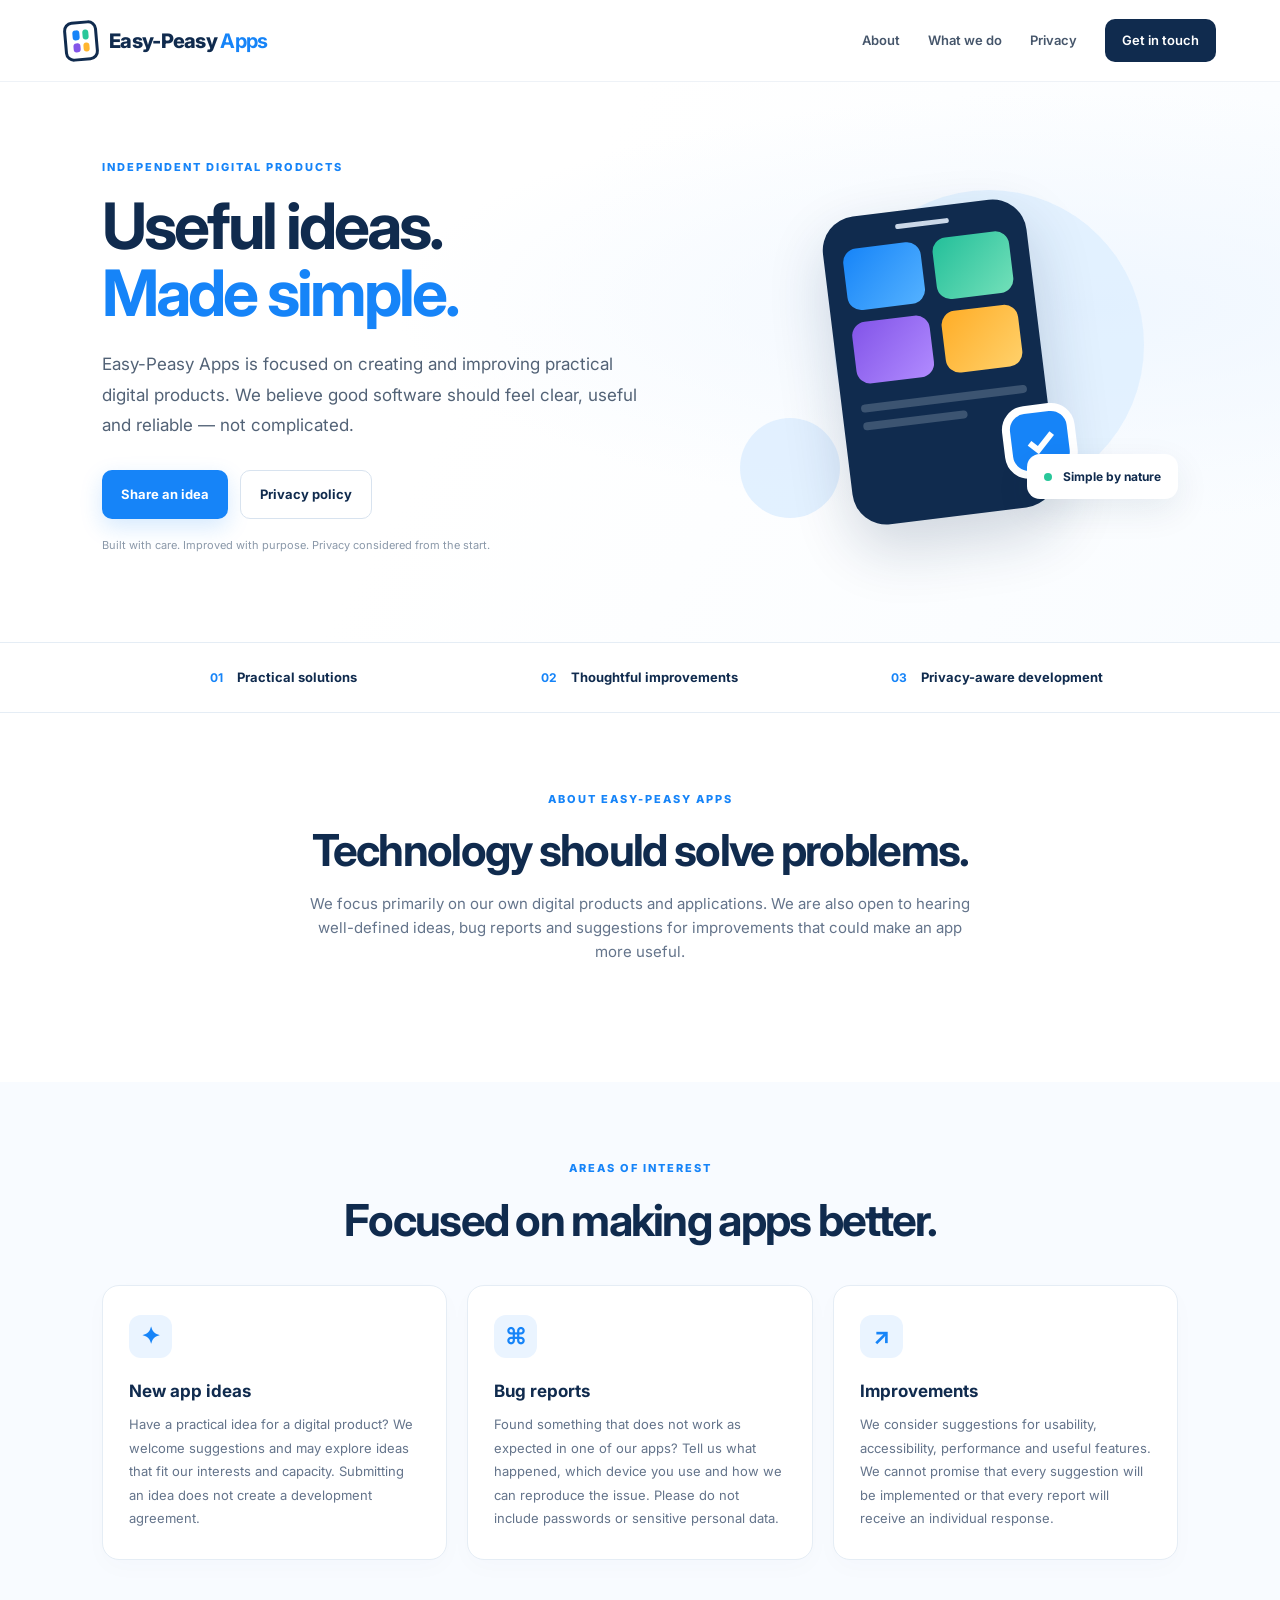
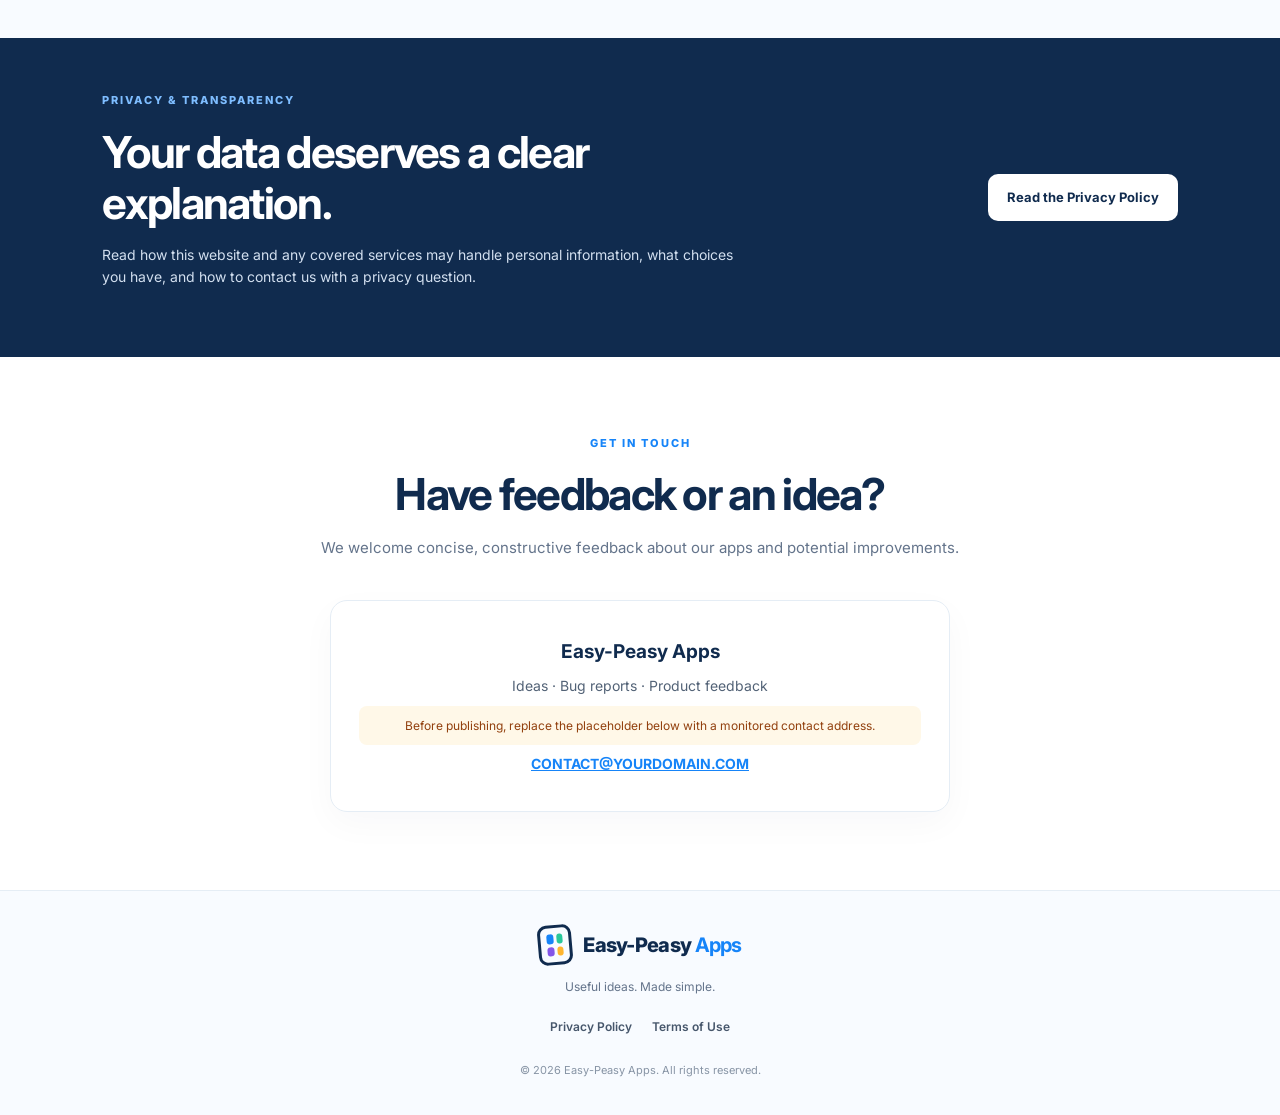
==== index.html @ 1b4ecad0 "Add files via upload" ====
<!doctype html>
<html lang="en">
<head>
<meta charset="utf-8"><meta name="viewport" content="width=device-width,initial-scale=1">
<meta name="description" content="Easy-Peasy Apps builds and maintains useful digital products, with a focus on simplicity, reliability and privacy.">
<meta name="theme-color" content="#102b4e">
<title>Easy-Peasy Apps | Simple by design</title>
<link rel="stylesheet" href="styles.css">
</head>
<body>
<header class="site-header">
  <a class="brand" href="#home" aria-label="Easy-Peasy Apps home"><span class="brand-mark" aria-hidden="true"><span></span><span></span><span></span><span></span></span><span class="brand-name">Easy-Peasy <b>Apps</b></span></a>
  <button class="menu-toggle" aria-label="Open menu" aria-expanded="false">☰</button>
  <nav class="nav"><a href="#about">About</a><a href="#focus">What we do</a><a href="#privacy">Privacy</a><a class="nav-cta" href="#contact">Get in touch</a></nav>
</header>
<main>
<section class="hero" id="home">
 <div class="hero-copy"><p class="eyebrow">INDEPENDENT DIGITAL PRODUCTS</p><h1>Useful ideas.<br><span>Made simple.</span></h1>
 <p class="hero-text">Easy-Peasy Apps is focused on creating and improving practical digital products. We believe good software should feel clear, useful and reliable — not complicated.</p>
 <div class="hero-actions"><a class="button primary" href="#contact">Share an idea</a><a class="button secondary" href="#privacy">Privacy policy</a></div>
 <p class="microcopy">Built with care. Improved with purpose. Privacy considered from the start.</p></div>
 <div class="hero-art" role="img" aria-label="Illustration of a smartphone with colourful app tiles"><div class="orb orb-one"></div><div class="orb orb-two"></div><div class="phone"><div class="phone-speaker"></div><div class="app-grid"><i class="tile blue"></i><i class="tile green"></i><i class="tile purple"></i><i class="tile orange"></i></div><div class="phone-line"></div><div class="phone-line short"></div><div class="check">✓</div></div><div class="floating-card"><span class="dot"></span> Simple by nature</div></div>
</section>
<section class="trust-strip"><div><strong>01</strong><span>Practical solutions</span></div><div><strong>02</strong><span>Thoughtful improvements</span></div><div><strong>03</strong><span>Privacy-aware development</span></div></section>
<section class="section" id="about"><div class="section-heading"><p class="eyebrow">ABOUT EASY-PEASY APPS</p><h2>Technology should solve problems.</h2><p>We focus primarily on our own digital products and applications. We are also open to hearing well-defined ideas, bug reports and suggestions for improvements that could make an app more useful.</p></div></section>
<section class="section process-section" id="focus"><div class="section-heading"><p class="eyebrow">AREAS OF INTEREST</p><h2>Focused on making apps better.</h2></div><div class="cards">
<article class="card"><div class="card-icon">✦</div><h3>New app ideas</h3><p>Have a practical idea for a digital product? We welcome suggestions and may explore ideas that fit our interests and capacity. Submitting an idea does not create a development agreement.</p></article>
<article class="card"><div class="card-icon">⌘</div><h3>Bug reports</h3><p>Found something that does not work as expected in one of our apps? Tell us what happened, which device you use and how we can reproduce the issue. Please do not include passwords or sensitive personal data.</p></article>
<article class="card"><div class="card-icon">↗</div><h3>Improvements</h3><p>We consider suggestions for usability, accessibility, performance and useful features. We cannot promise that every suggestion will be implemented or that every report will receive an individual response.</p></article>
</div></section>
<section class="privacy-callout" id="privacy"><div><p class="eyebrow">PRIVACY & TRANSPARENCY</p><h2>Your data deserves a clear explanation.</h2><p>Read how this website and any covered services may handle personal information, what choices you have, and how to contact us with a privacy question.</p></div><a class="button light" href="privacy-policy.html">Read the Privacy Policy</a></section>
<section class="section contact-section" id="contact"><div class="section-heading"><p class="eyebrow">GET IN TOUCH</p><h2>Have feedback or an idea?</h2><p>We welcome concise, constructive feedback about our apps and potential improvements.</p></div><div class="contact-panel"><p><strong>Easy-Peasy Apps</strong></p><p>Ideas · Bug reports · Product feedback</p><p class="placeholder-note">Before publishing, replace the placeholder below with a monitored contact address.</p><p><a href="mailto:CONTACT@YOURDOMAIN.COM">CONTACT@YOURDOMAIN.COM</a></p></div></section>
</main>
<footer class="site-footer"><a class="brand footer-brand" href="#home"><span class="brand-mark" aria-hidden="true"><span></span><span></span><span></span><span></span></span><span class="brand-name">Easy-Peasy <b>Apps</b></span></a><p>Useful ideas. Made simple.</p><div class="footer-links"><a href="privacy-policy.html">Privacy Policy</a><a href="terms-of-use.html">Terms of Use</a></div><small>© <span id="year"></span> Easy-Peasy Apps. All rights reserved.</small></footer>
<script src="script.js"></script>
</body></html>
---- styles.css ----
@import url('https://fonts.googleapis.com/css2?family=Inter:wght@400;500;600;700;800&display=swap');
:root{--navy:#102b4e;--blue:#1684f8;--sky:#eaf4ff;--ink:#17263a;--muted:#64748b;--line:#e5edf5;--green:#29c79a;--orange:#ffb52e}
*{box-sizing:border-box}html{scroll-behavior:smooth}body{margin:0;font-family:Inter,Arial,sans-serif;color:var(--ink);line-height:1.6}a{color:inherit}.site-header{height:82px;display:flex;align-items:center;justify-content:space-between;padding:0 max(5vw,24px);border-bottom:1px solid #eef2f7;background:#ffffffed;position:sticky;top:0;z-index:10;backdrop-filter:blur(12px)}.brand{display:flex;align-items:center;gap:11px;text-decoration:none}.brand-name{font-size:20px;font-weight:800;letter-spacing:-.7px;color:var(--navy)}.brand-name b{color:var(--blue)}.brand-mark{width:34px;height:40px;border:3px solid var(--navy);border-radius:9px;display:grid;grid-template-columns:1fr 1fr;gap:3px;padding:6px;transform:rotate(-5deg)}.brand-mark span{border-radius:3px;background:var(--blue)}.brand-mark span:nth-child(2){background:var(--green)}.brand-mark span:nth-child(3){background:#8455e8}.brand-mark span:nth-child(4){background:var(--orange)}.nav{display:flex;align-items:center;gap:28px}.nav a,.footer-links a{text-decoration:none;font-size:13px;font-weight:600;color:#46566b}.nav a:hover,.footer-links a:hover{color:var(--blue)}.nav .nav-cta{background:var(--navy);color:#fff;padding:11px 17px;border-radius:10px}.menu-toggle{display:none;border:0;background:none;font-size:25px;color:var(--navy)}.hero{min-height:560px;padding:76px max(8vw,28px);display:grid;grid-template-columns:1.08fr .92fr;align-items:center;gap:40px;overflow:hidden;background:radial-gradient(ellipse at 85% 40%,#f0f7ff 0,transparent 45%),linear-gradient(120deg,#fff 40%,#f9fcff)}.eyebrow{font-size:11px;letter-spacing:2px;font-weight:800;color:var(--blue);margin:0 0 17px}.hero h1{font-size:clamp(42px,5vw,68px);line-height:1.04;letter-spacing:-3px;color:var(--navy);margin:0 0 23px}.hero h1 span{color:var(--blue)}.hero-text{font-size:17px;color:#526276;max-width:570px;line-height:1.8}.hero-actions{display:flex;gap:12px;flex-wrap:wrap;margin:29px 0 18px}.button{display:inline-flex;align-items:center;justify-content:center;padding:13px 19px;border-radius:10px;text-decoration:none;font-size:13px;font-weight:700}.primary{background:var(--blue);color:white;box-shadow:0 8px 22px #1684f82e}.secondary{border:1px solid #d8e3ef;color:var(--navy);background:#fff}.microcopy{font-size:11px;color:#8a98a9}.hero-art{height:390px;position:relative;display:flex;align-items:center;justify-content:center}.orb{position:absolute;border-radius:50%;background:#dceeff}.orb-one{width:310px;height:310px;right:7%;top:6%;opacity:.7}.orb-two{width:100px;height:100px;left:8%;bottom:10%;opacity:.8}.phone{z-index:1;width:205px;height:310px;background:var(--navy);border-radius:34px;padding:32px 19px 20px;box-shadow:0 25px 60px #102b4e30;transform:rotate(-7deg);position:relative}.phone-speaker{position:absolute;top:13px;left:75px;width:54px;height:5px;background:#cbd8e8;border-radius:10px}.app-grid{display:grid;grid-template-columns:1fr 1fr;gap:12px}.tile{height:62px;border-radius:14px;display:block}.tile.blue{background:linear-gradient(135deg,#1684f8,#55b2ff)}.tile.green{background:linear-gradient(135deg,#23bf9a,#73e0b9)}.tile.purple{background:linear-gradient(135deg,#8254e8,#b18bff)}.tile.orange{background:linear-gradient(135deg,#ffad27,#ffd16b)}.phone-line{height:8px;border-radius:9px;background:#3c5471;margin-top:20px}.phone-line.short{width:63%;margin-top:10px}.check{position:absolute;bottom:28px;right:-24px;width:73px;height:73px;border:8px solid white;background:var(--blue);color:#fff;border-radius:24px;display:grid;place-items:center;font-size:37px;font-weight:800}.floating-card{position:absolute;z-index:2;right:0;bottom:58px;padding:13px 17px;border-radius:13px;background:white;box-shadow:0 12px 35px #102b4e15;font-size:12px;font-weight:700;color:var(--navy)}.dot{display:inline-block;width:8px;height:8px;background:var(--green);border-radius:50%;margin-right:8px}.trust-strip{display:grid;grid-template-columns:repeat(3,1fr);padding:24px 9%;border-top:1px solid var(--line);border-bottom:1px solid var(--line);gap:20px}.trust-strip div{display:flex;gap:14px;align-items:center;justify-content:center}.trust-strip strong{font-size:12px;color:var(--blue)}.trust-strip span{font-size:13px;font-weight:700;color:var(--navy)}.section{padding:78px max(8vw,28px)}.section-heading{max-width:680px;margin:0 auto 40px;text-align:center}.section-heading h1,.section-heading h2,.privacy-callout h2{font-size:clamp(30px,3.6vw,44px);line-height:1.15;letter-spacing:-1.7px;color:var(--navy);margin:0 0 16px}.section-heading>p:last-child{color:var(--muted);font-size:15px}.cards{display:grid;grid-template-columns:repeat(3,1fr);gap:20px;max-width:1100px;margin:auto}.card{padding:29px 26px;border:1px solid var(--line);border-radius:17px;background:white;box-shadow:0 8px 25px #102b4e05}.card-icon{width:43px;height:43px;display:grid;place-items:center;background:var(--sky);border-radius:12px;color:var(--blue);font-size:23px;font-weight:700}.card h3{font-size:17px;color:var(--navy);margin:20px 0 8px}.card p{font-size:13px;color:var(--muted);margin:0;line-height:1.8}.process-section{background:#f8fbff}.privacy-callout{padding:54px max(8vw,28px);background:var(--navy);color:white;display:flex;align-items:center;justify-content:space-between;gap:40px}.privacy-callout>div{max-width:650px}.privacy-callout .eyebrow{color:#7ebdff}.privacy-callout h2{color:white}.privacy-callout p:not(.eyebrow){color:#d2dfef;font-size:14px}.button.light{background:white;color:var(--navy);white-space:nowrap}.contact-panel{max-width:620px;margin:auto;border:1px solid var(--line);border-radius:17px;padding:28px;text-align:center;box-shadow:0 12px 35px #102b4e08}.contact-panel p{margin:8px 0;color:#526276;font-size:14px}.contact-panel strong{font-size:19px;color:var(--navy)}.contact-panel a{color:var(--blue);font-weight:700}.placeholder-note{font-size:12px!important;color:#92400e!important;background:#fff8e8;padding:10px;border-radius:8px}.site-footer{padding:34px max(5vw,24px);background:#f8fbff;text-align:center;border-top:1px solid var(--line)}.footer-brand{justify-content:center}.site-footer>p{font-size:12px;color:var(--muted)}.footer-links{display:flex;justify-content:center;gap:20px;margin:20px 0}.footer-links a{font-size:12px}.site-footer small{font-size:11px;color:#8794a5}.legal-content{max-width:850px;margin:auto}.legal-content h2{font-size:20px;color:var(--navy);margin:32px 0 8px}.legal-content p,.legal-content li{font-size:15px;color:#526276;line-height:1.85}.legal-content a{color:var(--blue)}.legal-warning{background:#fff8e8;border-left:4px solid #f59e0b;padding:16px;margin-top:30px;color:#694b16;font-size:14px}
@media(max-width:760px){.site-header{height:70px}.menu-toggle{display:block}.nav{display:none;position:absolute;top:69px;left:0;right:0;background:#fff;padding:20px 25px 25px;box-shadow:0 12px 20px #102b4e12;flex-direction:column;align-items:stretch;gap:17px}.nav.open{display:flex}.nav a{font-size:14px}.hero{grid-template-columns:1fr;padding-top:55px;padding-bottom:35px;text-align:center;gap:5px}.hero-text{margin-left:auto;margin-right:auto}.hero-actions{justify-content:center}.hero-art{height:320px}.phone{transform:scale(.85) rotate(-7deg)}.floating-card{right:3%;bottom:35px}.trust-strip{padding:20px 18px;grid-template-columns:1fr;gap:14px}.trust-strip div{justify-content:flex-start}.section{padding:60px 22px}.cards{grid-template-columns:1fr}.privacy-callout{padding:45px 24px;flex-direction:column;align-items:flex-start;gap:15px}.privacy-callout .button{white-space:normal}.footer-links{flex-wrap:wrap}}
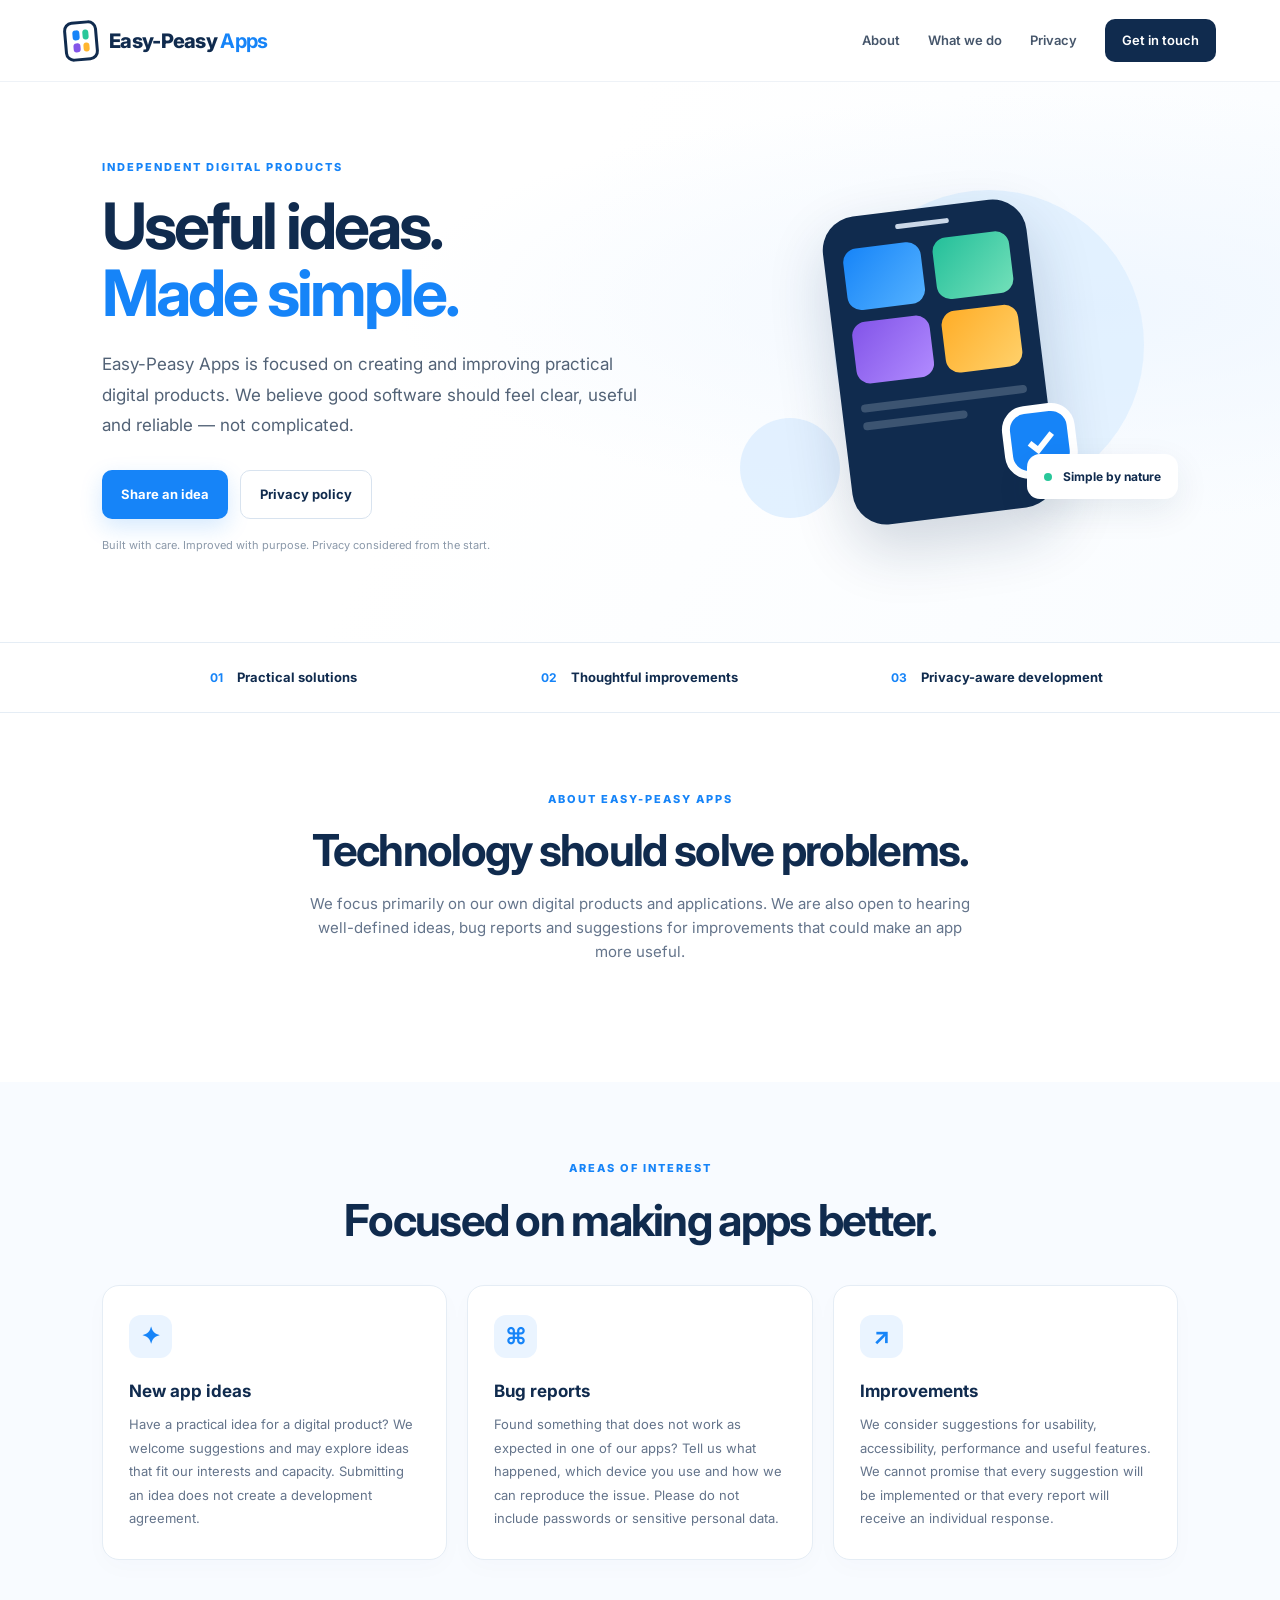
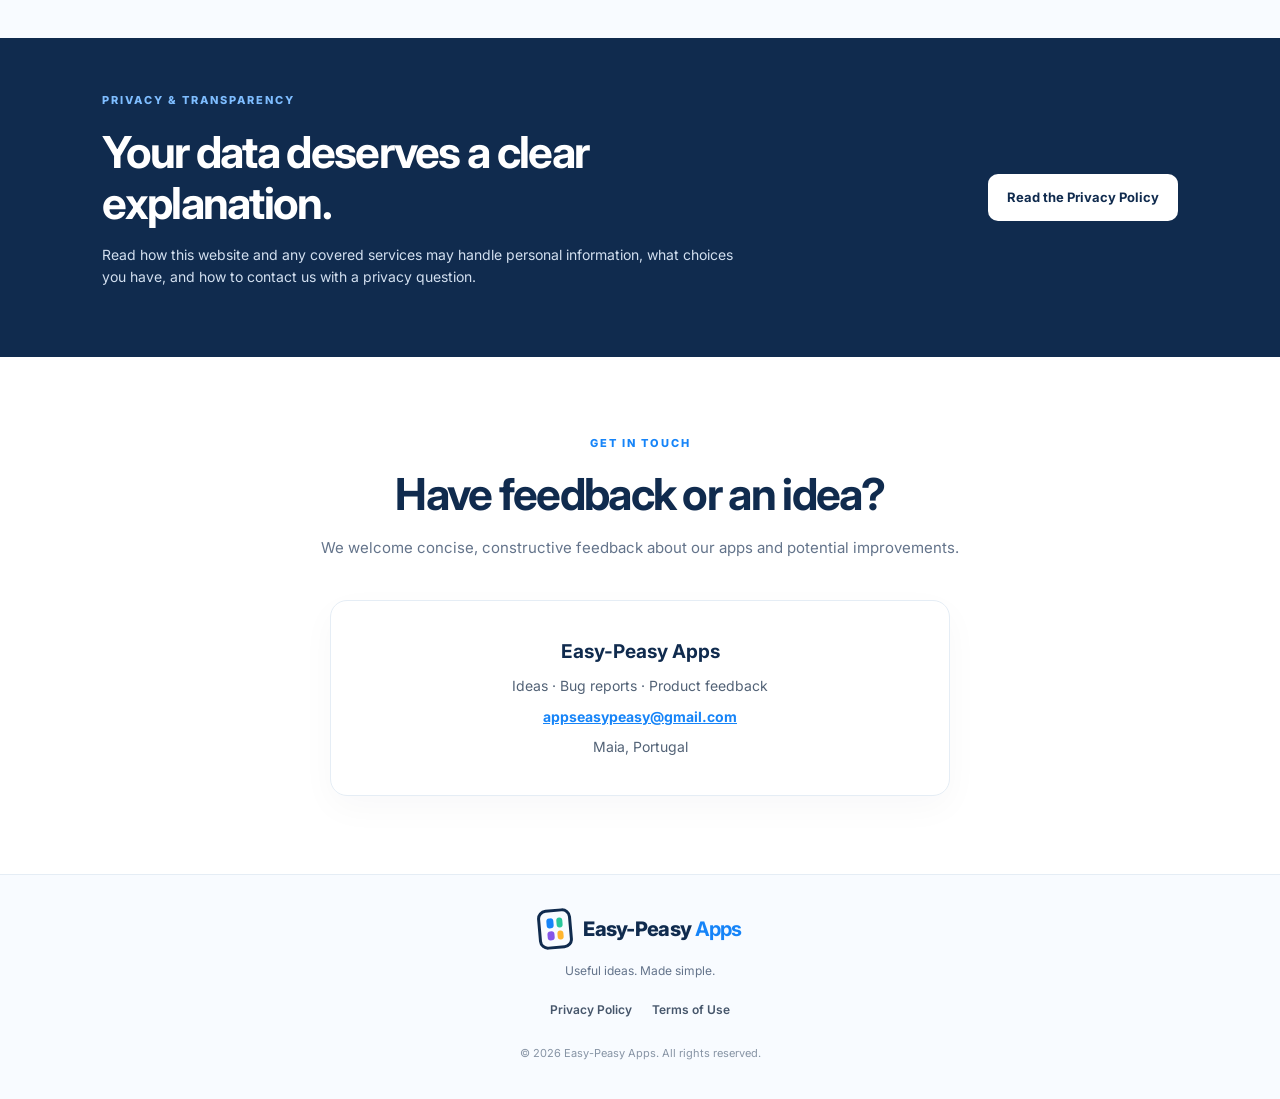
==== commit a149b176: "Add files via upload" ====
--- a/index.html
+++ b/index.html
@@ -5,6 +5,7 @@
 <meta name="description" content="Easy-Peasy Apps builds and maintains useful digital products, with a focus on simplicity, reliability and privacy.">
 <meta name="theme-color" content="#102b4e">
 <title>Easy-Peasy Apps | Simple by design</title>
+<link rel="canonical" href="https://easy-peasy-apps.com/">
 <link rel="stylesheet" href="styles.css">
 </head>
 <body>
@@ -29,7 +30,7 @@
 <article class="card"><div class="card-icon">↗</div><h3>Improvements</h3><p>We consider suggestions for usability, accessibility, performance and useful features. We cannot promise that every suggestion will be implemented or that every report will receive an individual response.</p></article>
 </div></section>
 <section class="privacy-callout" id="privacy"><div><p class="eyebrow">PRIVACY & TRANSPARENCY</p><h2>Your data deserves a clear explanation.</h2><p>Read how this website and any covered services may handle personal information, what choices you have, and how to contact us with a privacy question.</p></div><a class="button light" href="privacy-policy.html">Read the Privacy Policy</a></section>
-<section class="section contact-section" id="contact"><div class="section-heading"><p class="eyebrow">GET IN TOUCH</p><h2>Have feedback or an idea?</h2><p>We welcome concise, constructive feedback about our apps and potential improvements.</p></div><div class="contact-panel"><p><strong>Easy-Peasy Apps</strong></p><p>Ideas · Bug reports · Product feedback</p><p class="placeholder-note">Before publishing, replace the placeholder below with a monitored contact address.</p><p><a href="mailto:CONTACT@YOURDOMAIN.COM">CONTACT@YOURDOMAIN.COM</a></p></div></section>
+<section class="section contact-section" id="contact"><div class="section-heading"><p class="eyebrow">GET IN TOUCH</p><h2>Have feedback or an idea?</h2><p>We welcome concise, constructive feedback about our apps and potential improvements.</p></div><div class="contact-panel"><p><strong>Easy-Peasy Apps</strong></p><p>Ideas · Bug reports · Product feedback</p><p><a href="mailto:appseasypeasy@gmail.com">appseasypeasy@gmail.com</a></p><p>Maia, Portugal</p></div></section>
 </main>
 <footer class="site-footer"><a class="brand footer-brand" href="#home"><span class="brand-mark" aria-hidden="true"><span></span><span></span><span></span><span></span></span><span class="brand-name">Easy-Peasy <b>Apps</b></span></a><p>Useful ideas. Made simple.</p><div class="footer-links"><a href="privacy-policy.html">Privacy Policy</a><a href="terms-of-use.html">Terms of Use</a></div><small>© <span id="year"></span> Easy-Peasy Apps. All rights reserved.</small></footer>
 <script src="script.js"></script>
